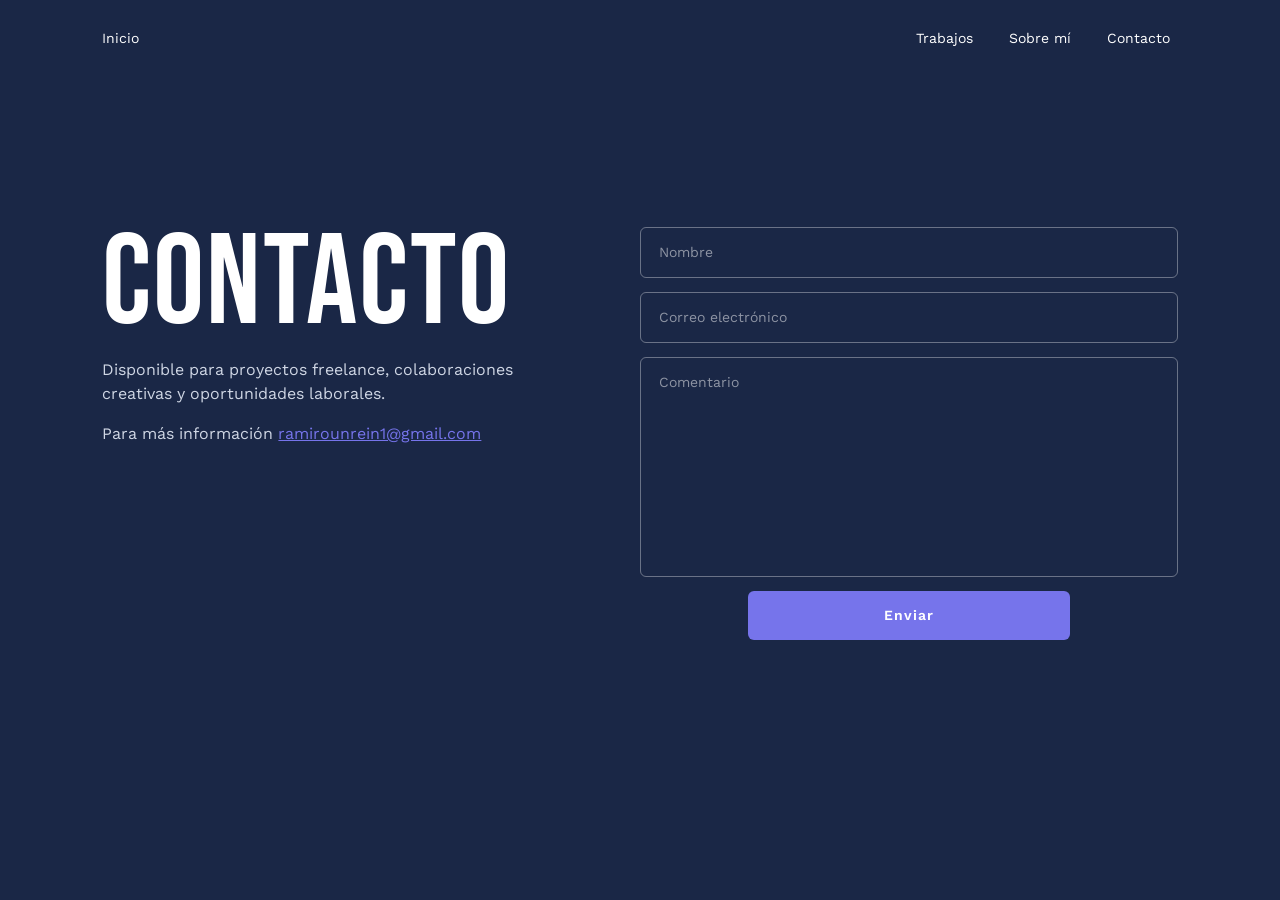
==== contacto.html @ 59c82869 "Add files via upload" ====
<!DOCTYPE html>
<html lang="es">

<head>
    <meta charset="UTF-8">
    <meta name="viewport" content="width=device-width, initial-scale=1.0">
    <title> Contacto - Ramiro Unrein</title>

    <link href="https://cdn.jsdelivr.net/npm/bootstrap@5.3.3/dist/css/bootstrap.min.css" rel="stylesheet">
    <link href="https://fonts.googleapis.com/css2?family=Bebas+Neue&family=Work+Sans:wght@300;400;600&display=swap"
        rel="stylesheet">
    <link rel="stylesheet" href="contacto.css">
</head>

<body>

    <!-- HEADER -->
    <header>

        <!-- NAVEGACION DE BOOTSTRAP -->
        <nav class="navbar navbar-expand-lg">
            <a class="navbar-brand" href="index.html">Inicio</a>

            <button class="navbar-toggler" type="button" data-bs-toggle="collapse" data-bs-target="#menu">
                <span class="navbar-toggler-icon"></span>
            </button>

            <div class="collapse navbar-collapse" id="menu">
                <ul class="navbar-nav ms-auto">

                    <li class="nav-item">
                        <a class="nav-link" href="trabajos.html">Trabajos</a>
                    </li>

                    <li class="nav-item">
                        <a class="nav-link" href="sobre-mi.html">Sobre mí</a>
                    </li>

                    <li class="nav-item">
                        <a class="nav-link" href="contacto.html">Contacto</a>
                    </li>
                </ul>
            </div>
        </nav>

    </header>

    <main>

        <!-- PORTADA -->
        <section class="portada">

            <article class="texto">

                <h1> Contacto

                </h1>

                <p> Disponible para proyectos freelance, colaboraciones creativas y oportunidades laborales. </p>

                <p> Para más información <a href="https://workspace.google.com/intl/es/gmail/">ramirounrein1@gmail.com
                    </a> </p>

            </article>

            <!-- input type= "text" para escribir texto en una sola linea -->
            <form class="formulario-contacto">
                <input class="form-control campo" type="text" placeholder="Nombre">
                <input class="form-control campo" type="email" placeholder="Correo electrónico">
                <textarea class="form-control campo mensaje" placeholder="Comentario"></textarea>

                <!-- Boton enviar Bootstrap -->
                <button type="button" class="btn btn-primary" data-bs-toggle="modal" data-bs-target="#exampleModal">
                    Enviar
                </button>

                <!-- Mensaje que aparece cuando tocas enviar -->
                <div class="modal fade" id="exampleModal" tabindex="-1" aria-labelledby="exampleModalLabel"
                    aria-hidden="true">
                    <div class="modal-dialog">
                        <div class="modal-content">
                            <div class="modal-header">
                                <h1 class="modal-title fs-5" id="exampleModalLabel">¿Quiere confirmar el mensaje?</h1>
                                <button type="button" class="btn-close" data-bs-dismiss="modal"
                                    aria-label="Close"></button>
                            </div>
                            <div class="modal-footer">
                                <button type="button" class="btn btn-secondary"
                                    data-bs-dismiss="modal">Cancelar</button>
                                <button type="button" class="btn btn-primary-enviar">Enviar</button>
                            </div>
                        </div>
                    </div>
                </div>

                </div>

            </form>

        </section>

    </main>

    <script src="https://cdn.jsdelivr.net/npm/bootstrap@5.3.3/dist/js/bootstrap.bundle.min.js"></script>


</body>

</html>
---- contacto.css ----
/* saca todos los espacios automáticos del navegador */
* {
    margin: 0;
    padding: 0;
    box-sizing: border-box;
}

html {
    overflow-y: scroll;
}

body {
    background-color: #1A2746;
    color: white;
    font-family: 'Work Sans', sans-serif;
    overflow: hidden;
    height: 100vh;
}

/* NAVBAR */
.navbar {
    background-color: #1A2746;
    padding: 20px 8%;
}

/* Texto izquierda */
.navbar-brand {
    color: white;
    font-size: 14px;
    text-decoration: none;
}

/* Texto derecha */
.nav-link {
    color: white;
    font-size: 14px;
    margin-left: 20px;
    text-decoration: none;
}

/* Menu hamburguesa */
.navbar-toggler {
    border: none;
}

/* Invierte color de menu hamburguesa, al ser una imagen es la unica forma de cambiarlo */
.navbar-toggler-icon {
    filter: invert(1);
}

/* SECCION PORTADA */
.portada {
    display: flex;
    align-items: flex-start;
    justify-content: space-between;
    padding: 10% 8%;
    height: calc(80vh - 70px);
    gap: 4%;
}

/* ARTICLE */
.texto {
    width: 45%;
    padding-top: 2%;
}

/* TITULO */
.texto h1 {
    font-family: 'Bebas Neue', sans-serif;
    font-size: clamp(60px, 10vw, 145px);
    line-height: 0.9;
    letter-spacing: 2px;
    margin-bottom: 16px;
}

/* PARRAFO */
.texto p {
    margin: 12px 0 16px 0;
    color: #cfd6e4;
    font-size: clamp(14px, 1.5vw, 16px);
    max-width: 550px;
}

/* MAIL */
.texto p a {
    color: #7674EB;
    text-decoration: underline;
    background-color: transparent;
    padding: 0;
    border-radius: 0;
    margin: 0;
    font-size: clamp(14px, 1.5vw, 16px);
    display: inline;
}

/* FORMULARIO CONTACTO */
.formulario-contacto {
    display: flex;
    flex-direction: column;
    gap: 14px;
    width: 50%;
    padding-top: 2%;
}

.campo {
    background-color: transparent;
    border: 1.5px solid rgba(255, 255, 255, 0.35);
    border-radius: 6px;
    font-family: 'Work Sans', sans-serif;
    font-size: 14px;
    color: white;
    padding: 14px 18px;
    outline: none;
}

.campo::placeholder {
    color: rgba(255, 255, 255, 0.5);
}

.campo:focus {
    background-color: transparent;
    border-color: #7674EB;
    box-shadow: none;
    color: white;
}

.mensaje {
    height: 220px;
    resize: none;
}

/* BOTON */
.btn.btn-primary {
    width: 60%;
    align-self: center;
    padding: 14px;
    background-color: #7674EB;
    color: white;
    border: none;
    border-radius: 6px;
    font-family: 'Work Sans', sans-serif;
    font-size: 14px;
    font-weight: 600;
    cursor: pointer;
    letter-spacing: 1px;
    transition: background-color 0.2s;
}

.btn.btn-primary:hover {
    background-color: #5a58d4;
}

/* MODAL CONTACTO */
.modal-title.fs-5 {
    color: #000000;
}

.btn.btn-primary-enviar {
    background-color: #7674EB;
    color: white;
}

.btn.btn-primary-enviar:hover {
    color: rgba(0, 0, 0, 0.5);
}

/* RESPONSIVE */
@media (max-width: 768px) {

    body {
        overflow: auto;
        height: auto;
    }

    .portada {
        flex-direction: column;
        text-align: center;
        padding: 10% 8%;
        height: auto;
        gap: 30px;
    }

    .texto {
        width: 100%;
        padding-top: 0;
    }

    .texto h1 {
        font-size: 70px;
        line-height: 0.9;
    }

    .texto p {
        max-width: 100%;
    }

    .formulario-contacto {
        width: 100%;
        padding-top: 0;
    }

    .btn.btn-primary {
        width: 100%;
        align-self: auto;
    }

    .texto a {
        display: block;
        margin: 10px auto;
    }

    .modal-dialog.modal-sm {
        max-width: 50px;
    }
}
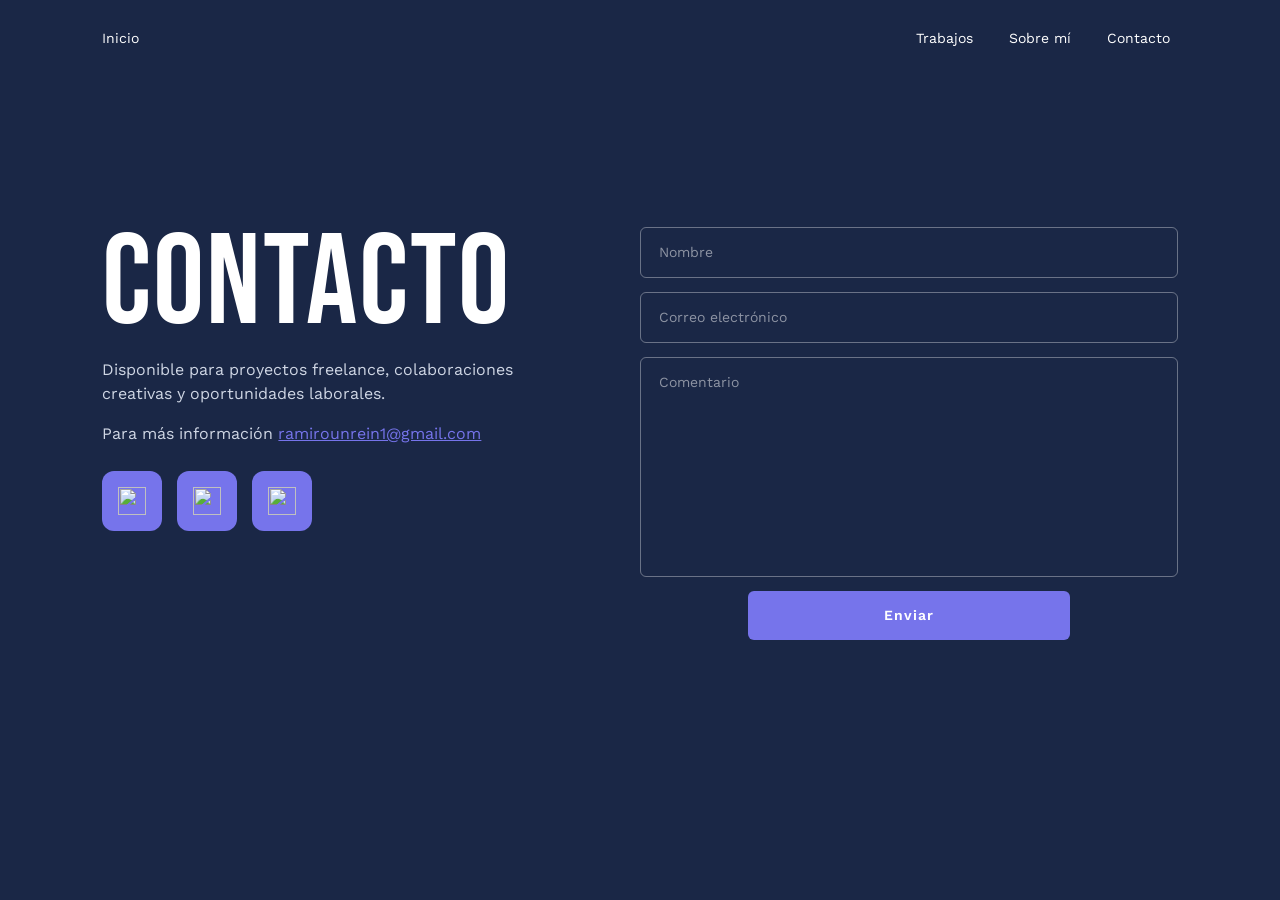
==== commit dec3f3ab: "Add files via upload" ====
--- a/contacto.html
+++ b/contacto.html
@@ -61,6 +61,29 @@
                 <p> Para más información <a href="https://workspace.google.com/intl/es/gmail/">ramirounrein1@gmail.com
                     </a> </p>
 
+                <!-- REDES -->
+                <ul class="redes">
+                    <li>
+                        <a href="https://www.instagram.com/ramiro.unrein/?hl=es" target="_blank">
+                            <img src="Images/logotipo-de-instagram.png">
+                        </a>
+                    </li>
+
+                    <li>
+                        <a href="https://www.youtube.com/@Ramirou1" target="_blank">
+                            <img src="Images/youtube.png">
+                        </a>
+                    </li>
+
+                    <li>
+                        <a href="https://workspace.google.com/intl/es-419/gmail/">
+                            <img src="Images/mail.png">
+                        </a>
+                    </li>
+                </ul>
+
+            </article>
+
             </article>
 
             <!-- input type= "text" para escribir texto en una sola linea -->
@@ -87,13 +110,14 @@
                             <div class="modal-footer">
                                 <button type="button" class="btn btn-secondary"
                                     data-bs-dismiss="modal">Cancelar</button>
-                                <button type="button" class="btn btn-primary-enviar">Enviar</button>
+                                <button type="button" class="btn btn-primary-enviar"data-bs-dismiss="modal">Enviar</button>
                             </div>
                         </div>
                     </div>
                 </div>
 
                 </div>
+
 
             </form>
 
--- a/contacto.css
+++ b/contacto.css
@@ -54,7 +54,7 @@
     align-items: flex-start;
     justify-content: space-between;
     padding: 10% 8%;
-    height: calc(80vh - 70px);
+    height: calc(80vh - 70px); /* sirve para hacer cuentas dentro del CSS. */
     gap: 4%;
 }
 
@@ -93,6 +93,36 @@
     display: inline;
 }
 
+/* REDES */
+.redes {
+    margin-top: 25px;
+    display: flex;
+    gap: 15px;
+    list-style: none; /* Define cómo se ven las listas (<ul> y <ol>) */
+    padding: 0;
+}
+
+.redes li a {
+    display: flex;
+    justify-content: center;
+    align-items: center;
+    width: 60px;
+    height: 60px;
+    border-radius: 12px;
+    background-color: #7674EB;
+    text-decoration: none;
+    transition: background-color 0.2s ease;
+}
+
+.redes li a:hover {
+    background-color: #5a58d4;
+    }
+
+.redes li a img {
+    width: 28px;
+    height: 28px;
+}
+
 /* FORMULARIO CONTACTO */
 .formulario-contacto {
     display: flex;
@@ -150,6 +180,13 @@
     background-color: #5a58d4;
 }
 
+/* CENTRAR MODAL */
+.modal-dialog {
+    display: flex;
+    align-items: center;
+    min-height: 90vh;
+}
+
 /* MODAL CONTACTO */
 .modal-title.fs-5 {
     color: #000000;
@@ -162,6 +199,84 @@
 
 .btn.btn-primary-enviar:hover {
     color: rgba(0, 0, 0, 0.5);
+}
+
+
+/* RESPONSIVE NOTEBOOK 1366x768 */
+
+
+/* NOTEBOOK 1366x768 */
+/* deja navbar original */
+
+@media (min-width: 769px) and (max-width: 1366px) and (max-height: 768px) {
+
+    body {
+        overflow: hidden;
+        height: 100vh;
+    }
+
+    .navbar {
+        padding: 20px 8%;
+    }
+
+    .portada {
+        padding: 4% 8%;
+        height: calc(95vh - 70px);
+        gap: 3%;
+        align-items: center;
+    }
+
+    .texto {
+        width: 46%;
+        padding-top: 0;
+    }
+
+    .texto h1 {
+        font-size: 105px;
+        margin-bottom: 10px;
+    }
+
+    .texto p {
+        font-size: 14px;
+        margin: 8px 0 12px 0;
+        max-width: 500px;
+    }
+
+    .redes {
+        margin-top: 18px;
+        gap: 12px;
+    }
+
+    .redes li a {
+        width: 52px;
+        height: 52px;
+    }
+
+    .redes li a img {
+        width: 24px;
+        height: 24px;
+    }
+
+    .formulario-contacto {
+        width: 48%;
+        gap: 10px;
+        padding-top: 0;
+    }
+
+    .campo {
+        padding: 12px 16px;
+        font-size: 13px;
+    }
+
+    .mensaje {
+        height: 150px;
+    }
+
+    .btn.btn-primary {
+        width: 75%;
+        padding: 12px;
+        font-size: 13px;
+    }
 }
 
 /* RESPONSIVE */
@@ -199,6 +314,21 @@
         padding-top: 0;
     }
 
+    .redes {
+        justify-content: center; /* centra los botones */
+        gap: 12px;
+    }
+
+    .redes li a {
+        width: 50px;
+        height: 50px;
+    }
+
+    .redes li a img {
+        width: 24px;
+        height: 24px;
+    }
+
     .btn.btn-primary {
         width: 100%;
         align-self: auto;
@@ -212,4 +342,4 @@
     .modal-dialog.modal-sm {
         max-width: 50px;
     }
-}+}
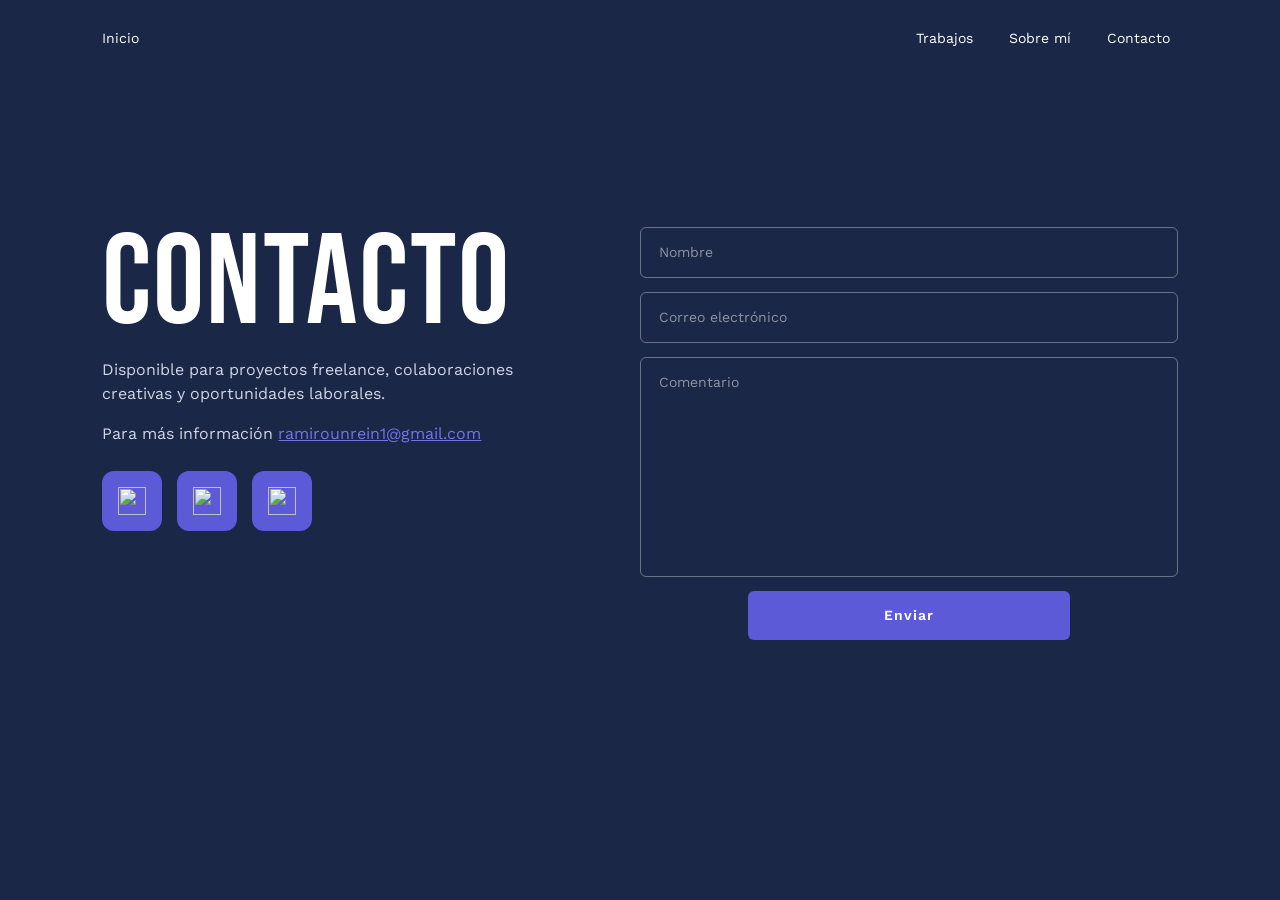
==== commit 4b5c44d8: "nav cambio de color" ====
--- a/contacto.html
+++ b/contacto.html
@@ -12,7 +12,7 @@
     <link rel="stylesheet" href="contacto.css">
 </head>
 
-<body>
+<body id="body-contacto">
 
     <!-- HEADER -->
     <header>
@@ -93,7 +93,8 @@
                 <textarea class="form-control campo mensaje" placeholder="Comentario"></textarea>
 
                 <!-- Boton enviar Bootstrap -->
-                <button type="button" class="btn btn-primary" data-bs-toggle="modal" data-bs-target="#exampleModal">
+                 
+                <button type="button" class="btn btn-primary" onclick="paddingFix()" data-bs-toggle="modal" data-bs-target="#exampleModal">
                     Enviar
                 </button>
 
@@ -126,7 +127,12 @@
     </main>
 
     <script src="https://cdn.jsdelivr.net/npm/bootstrap@5.3.3/dist/js/bootstrap.bundle.min.js"></script>
-
+    <script defer>
+        function paddingFix(){
+            let body = document.getElementById("body-contacto");
+            body.style.paddingRight = "0px";
+        }
+    </script>
 
 </body>
 
--- a/contacto.css
+++ b/contacto.css
@@ -30,6 +30,11 @@
     text-decoration: none;
 }
 
+.navbar-brand:hover {
+    color: #5d5ad8; 
+    transition: color 0.3s ease;
+}
+
 /* Texto derecha */
 .nav-link {
     color: white;
@@ -37,6 +42,12 @@
     margin-left: 20px;
     text-decoration: none;
 }
+
+.nav-link:hover {
+    color: #5d5ad8; 
+    transition: color 0.3s ease;
+}
+
 
 /* Menu hamburguesa */
 .navbar-toggler {
@@ -56,6 +67,7 @@
     padding: 10% 8%;
     height: calc(80vh - 70px); /* sirve para hacer cuentas dentro del CSS. */
     gap: 4%;
+    width: 100%;
 }
 
 /* ARTICLE */
@@ -109,13 +121,13 @@
     width: 60px;
     height: 60px;
     border-radius: 12px;
-    background-color: #7674EB;
+    background-color: #5d5ad8;
     text-decoration: none;
     transition: background-color 0.2s ease;
 }
 
 .redes li a:hover {
-    background-color: #5a58d4;
+    background-color: #37367e;
     }
 
 .redes li a img {
@@ -164,7 +176,7 @@
     width: 60%;
     align-self: center;
     padding: 14px;
-    background-color: #7674EB;
+    background-color: #5d5ad8;
     color: white;
     border: none;
     border-radius: 6px;
@@ -177,7 +189,7 @@
 }
 
 .btn.btn-primary:hover {
-    background-color: #5a58d4;
+    background-color: #37367e;
 }
 
 /* CENTRAR MODAL */
